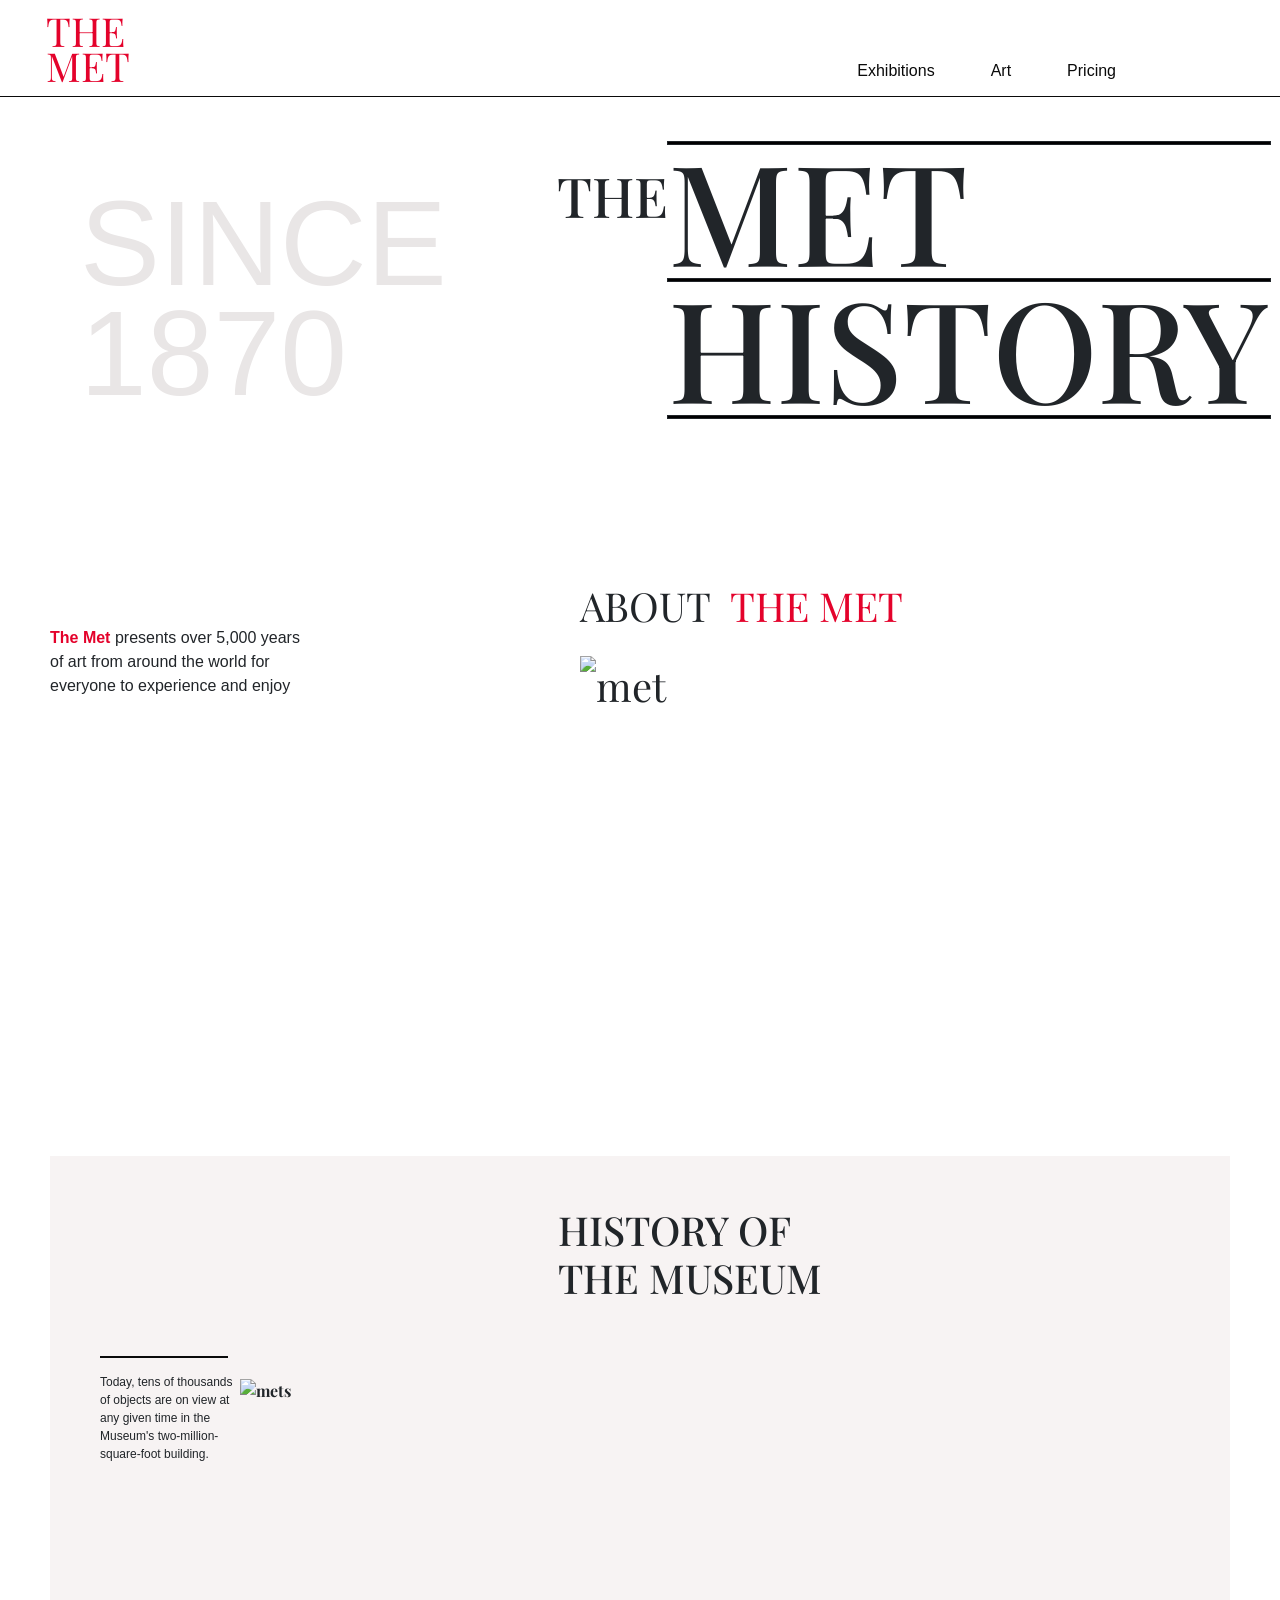
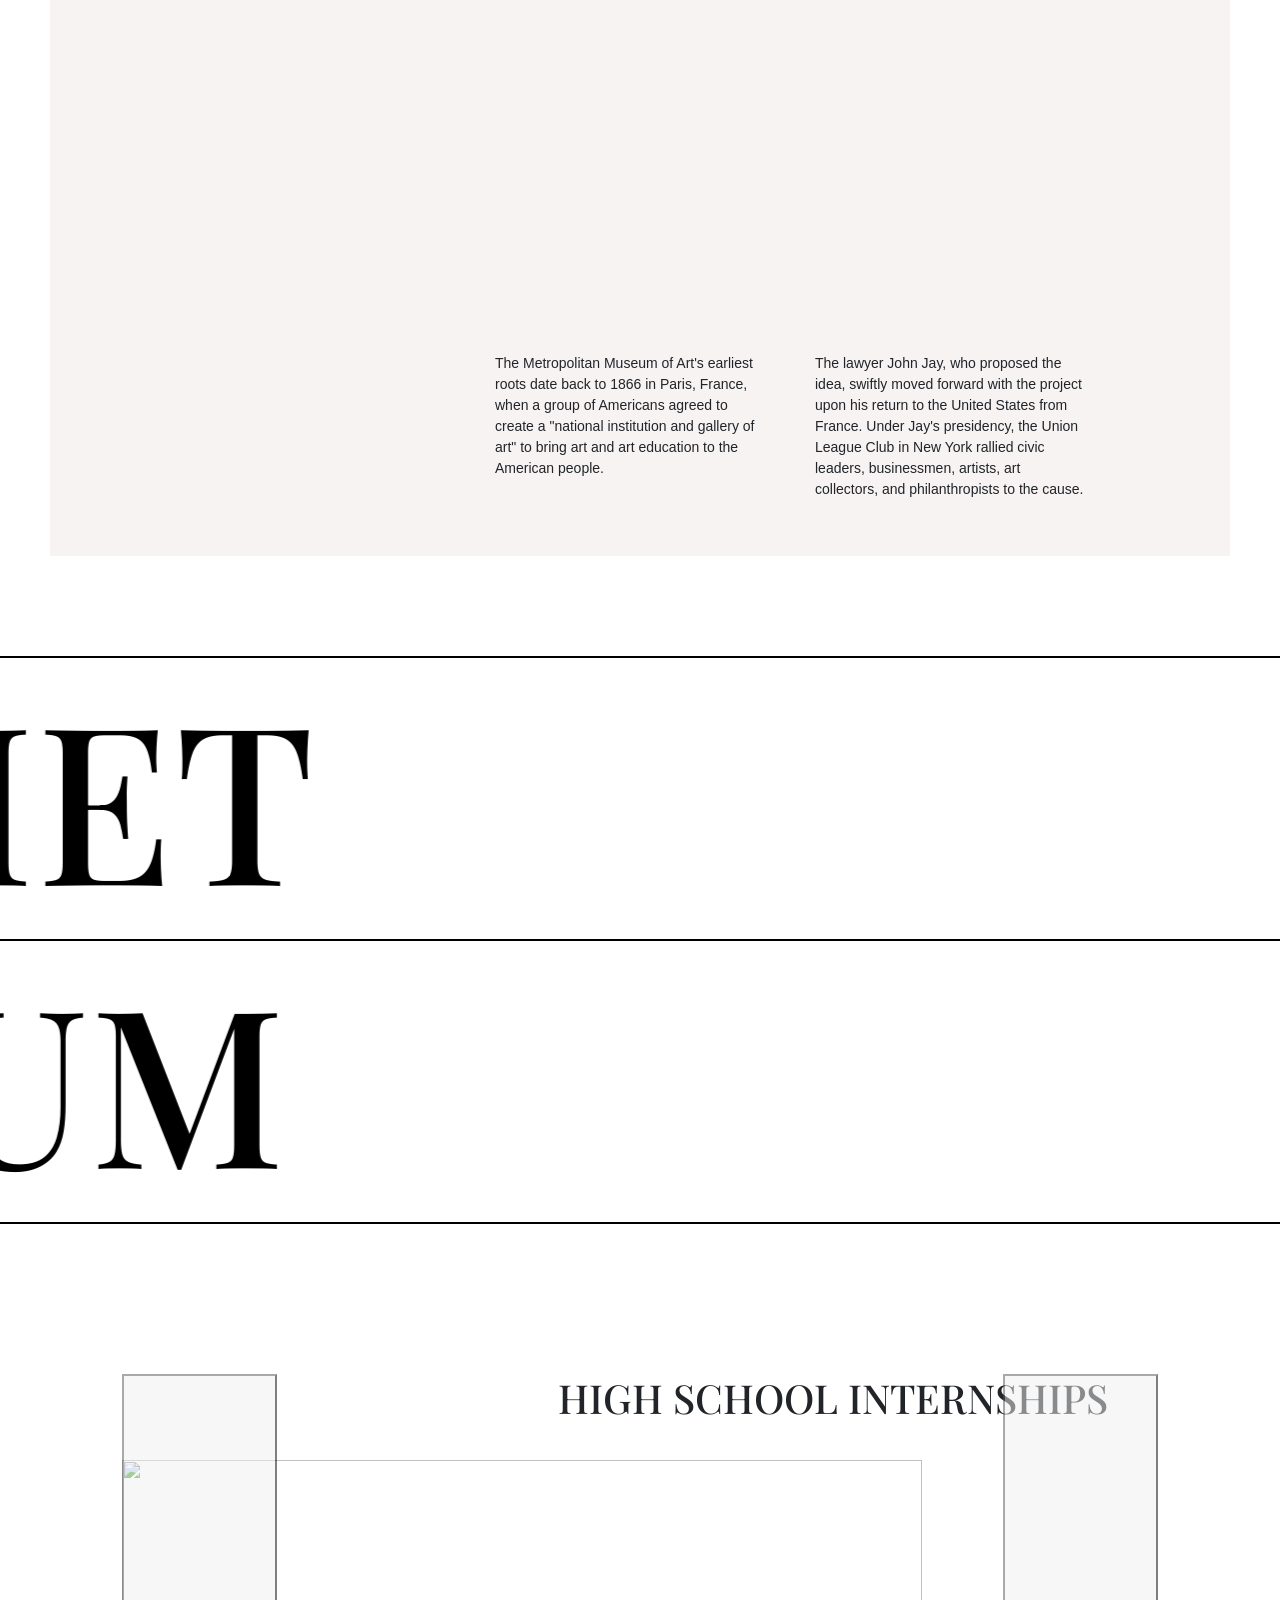
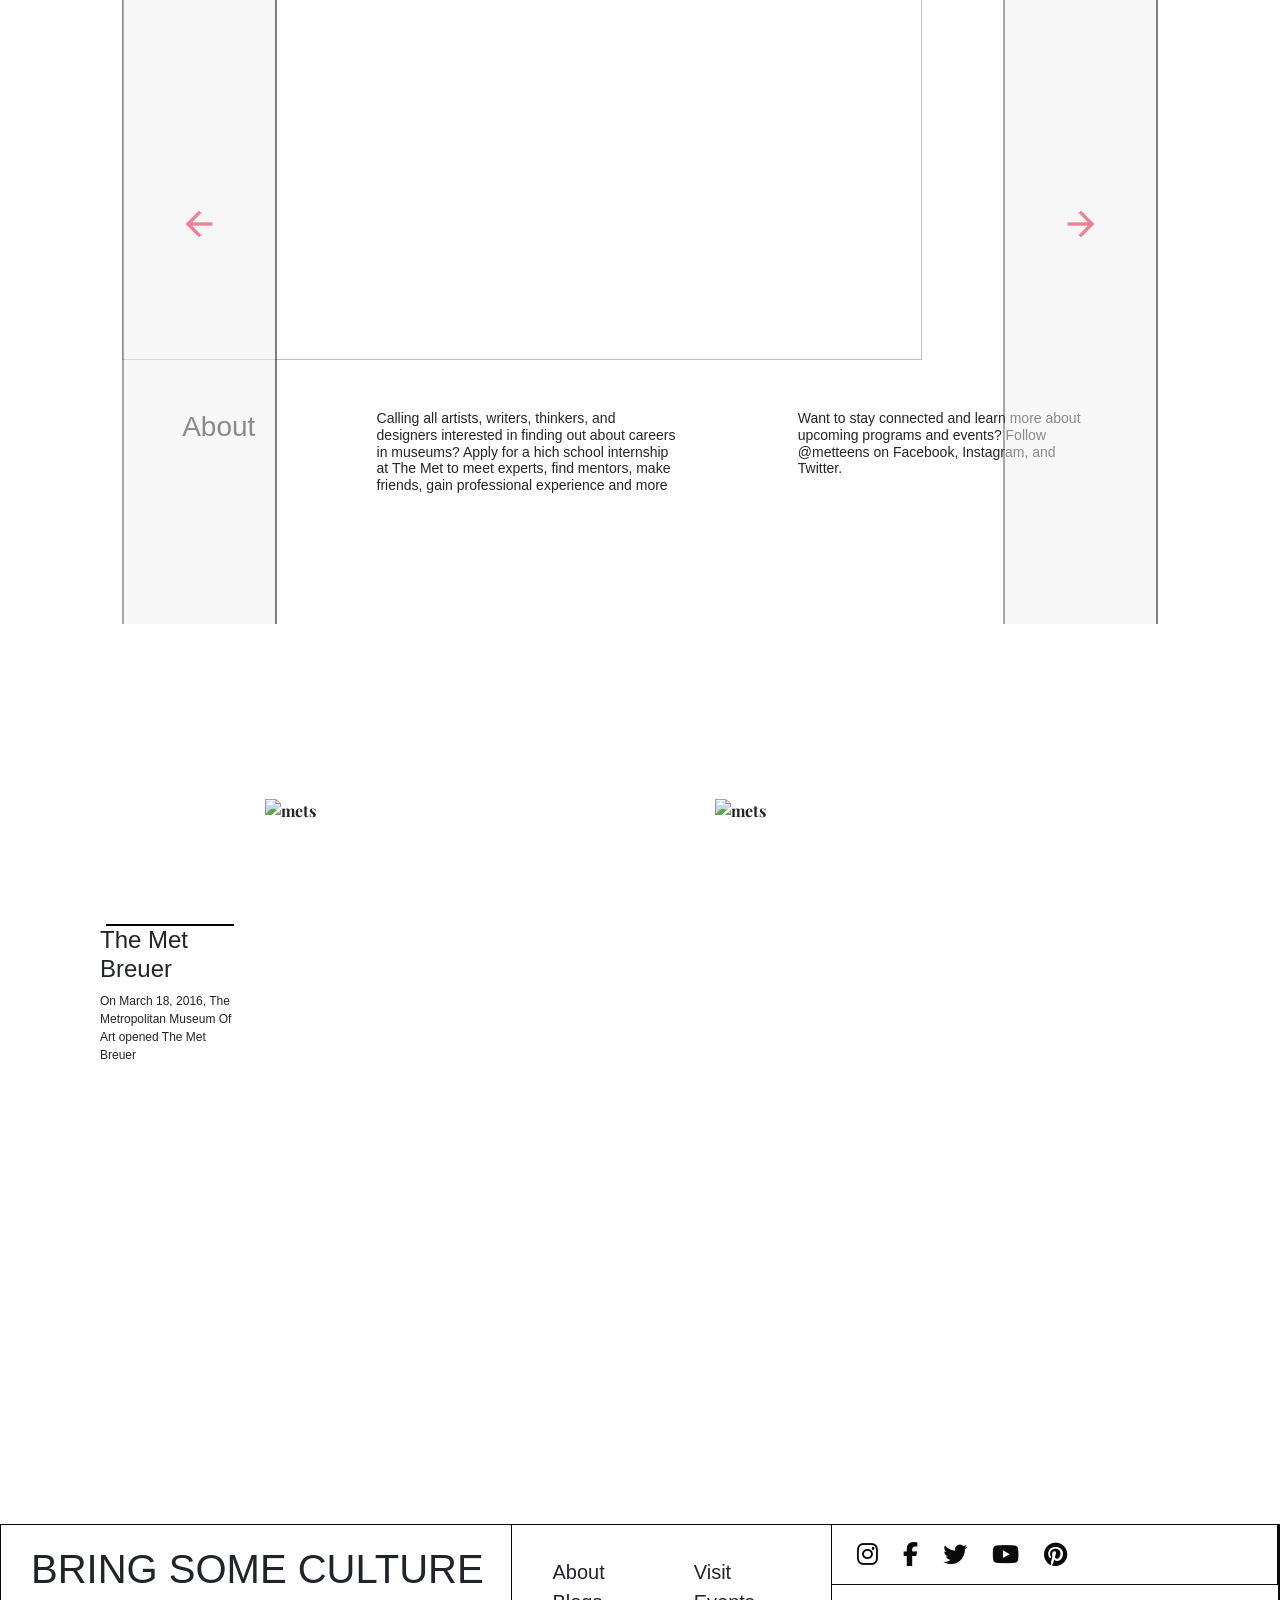
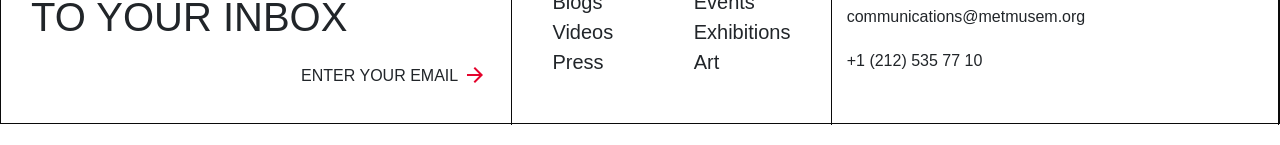
==== home.html @ bf93f4cf "Add files via upload" ====
<!DOCTYPE html>
<html lang="en">
<head>
    <meta charset="UTF-8">
    <meta http-equiv="X-UA-Compatible" content="IE=edge">
    <meta name="viewport" content="width=device-width, initial-scale=1.0">
    <link rel="icon" href="images/icon.jpeg">
    <!--Google Icon Font-->
    <link href="https://fonts.googleapis.com/icon?family=Material+Icons" rel="stylesheet">
    <!-- Font Awesome Icons -->
    <link href="https://cdnjs.cloudflare.com/ajax/libs/font-awesome/6.4.0/css/all.min.css" rel="stylesheet">  
    <!-- Bootstrap CSS -->
    <link rel="stylesheet" href="https://cdn.jsdelivr.net/npm/bootstrap@4.6.2/dist/css/bootstrap.min.css">
    <link rel="stylesheet" href="styles.css">
    <title>The MET - The Metropolitan Museum of Art</title>
</head>
<body>
    <section>
        <nav class="navbar navbar-expand-lg navbar-light">
            <a href="home.html" class="navbar-brand met-logo" >THE <br> MET</a>
            <button class="navbar-toggler" type="button" data-toggle="collapse" data-target="#navbarSupportedContent" aria-controls="navbarSupportedContent" aria-expanded="false" aria-label="Toggle navigation">
            <span class="navbar-toggler-icon"></span>
            </button>
        
            <div class="collapse navbar-collapse nav-elements" id="navbarSupportedContent">
                <ul class="navbar-nav ml-auto nav-items">
                    <li class="nav-item">
                        <a class="nav-link" href="exhibitions.html">Exhibitions</a>
                    </li>

                    <li class="nav-item">
                        <a class="nav-link" href="art.html">Art</a>
                    </li>

                    <li class="nav-item">
                        <a class="nav-link"  href="pricing.html">Pricing</a>
                    </li>
                </ul>

                <form class="form-inline my-2 my-lg-0" style="display: none;">
                    <a class="">
                        <i class="material-icons search-icon">search</i>
                    </a>
                    <input class="mr-sm-2 search-input" type="search" placeholder="Search" aria-label="Search">

                </form>
            </div>
        </nav>

    </section>

    <section class="animate" >
            <div class="titles">
                    <div class="left-title">
                    <h1>SINCE <br> 1870</h1>
                    </div>

                    <div class="center-title">
                        <h1>THE</h1>
                    </div>
                    
                    <div class="right-title">
                        <h1> <hr> MET <br> <hr> HISTORY <hr> </h1>
                    </div>
            </div>
    </section>

    <section class="about animate">
        <div class="left-about">
            <p><span>The Met</span> presents over 5,000 years of art from around the world for everyone to experience and enjoy</p>
        </div>

        <div class="right-about">
            ABOUT &nbsp; <span>THE MET</span>
            <br>
            <img src="images/about.jpg" alt="met">
        </div>
    </section>

    <section class="history animate">
        <div class="left-history">
            <hr>
            <p>Today, tens of thousands of objects are on view at any given time in the Museum's
            two-million-square-foot building.
            </p>
        </div>

        <div class="right-history">
            <div><h1>HISTORY OF <br> THE MUSEUM</h1></div>
            <img src="images/mets.jpeg" alt="mets">

            <div class="info-boxes">
                <div class="first-info-box">The Metropolitan Museum of Art's earliest roots date back to 1866 in Paris, France,
                    when a group of Americans agreed to create a
                    "national institution and gallery of art" to bring 
                    art and art education to the American people.
                </div>

                <div class="second-info-box">The lawyer John Jay, who proposed the idea, 
                    swiftly moved forward with the project upon his
                    return to the United States from France. Under Jay's presidency, 
                    the Union League Club in New York rallied civic leaders, businessmen, 
                    artists, art collectors, and philanthropists to the cause.
                </div>
            </div>
        </div>
    </section>

    <section class="animated-titles">   
            <hr>  

            <marquee class = "marquee" behavior="scroll" direction="right">
                <div class="center"><h1>THE MET</h1></div>
            </marquee>

            <hr>

            <marquee class = "marquee" behavior="scroll" direction="right">
                <div class="center"><h1>MUSEUM</h1></div>
            </marquee>

            <hr>
    </section>

    <section class="slider">
        <div id="carouselExampleCaptions" class="carousel slide slider" data-ride="carousel">

            <ol class="carousel-indicators">
            <li data-target="#carouselExampleCaptions" data-slide-to="0" class="active"></li>
            <li data-target="#carouselExampleCaptions" data-slide-to="1"></li>
            <li data-target="#carouselExampleCaptions" data-slide-to="2"></li>
            </ol>

            <div class="carousel-inner">
                    <div class="carousel-item active">
                        <div class="first-slider-title"> 
                            <h1>HIGH SCHOOL INTERNSHIPS</h1>
                        </div>   

                        <img src="images/brooklyn-teens-met-museum.webp" class="first-slider-image" alt="">

                        <div class="first-slider-text">
                            <h3>About</h3>
                            <h5>Calling all artists, writers, 
                            thinkers, and designers interested
                            in finding out about careers in museums?
                            Apply for a hich school internship at The Met to meet experts, 
                            find mentors, make friends, gain professional experience and more 
                            </h5>
                            <h4>Want to stay connected and learn more 
                                about upcoming programs and events?
                                Follow @metteens on Facebook, Instagram,
                                and Twitter.
                            </h4>
                        </div>   
                    </div>

                    <div class="carousel-item">
                        <div class="second-slider-elements">
                            <img src="images/daniel.png" class="daniel-img" alt="">
                            <div class="second-slider-right">
                                <div class="second-slider-titles">
                                    <h1>LEADERSHIP</h1>
                                    <h4>Daniel H. Weiss</h4>
                                    <h6>President and Chef Executive Officer</h6>
                                </div>
                                <div class="second-slider-images">
                                    <img src="images/hall.jpeg" class="hall-img" alt="">
                                    <img src="images/themet.webp" class="themet-img" alt="">
                                </div>
                            </div>
                        </div>
                    </div>

                    <div class="carousel-item">
                        <img src="images/hall.jpeg" width="100%" height="100%" alt="" class="img-hall">
                        <div class="carousel-caption d-none d-md-block">

                    </div>

            </div>

            <button class="carousel-control-prev" type="button" data-target="#carouselExampleCaptions" data-slide="prev">
                <i class="material-icons slider-arrow">arrow_back</i>
                <span class="sr-only">Previous</span>
            </button>
            <button class="carousel-control-next" type="button" data-target="#carouselExampleCaptions" data-slide="next">
                <i class="material-icons slider-arrow">arrow_forward</i>
                <span class="sr-only">Next</span>
            </button>

        </div>
    </section>


    <section class="history-bldng animate">
        <div class="left-history-bldng">
            <hr>
            <h4>The Met Breuer</h4>
            <p>On March 18, 2016, The Metropolitan Museum Of Art opened The Met Breuer</p>
        </div>

        <div class="right-history-bldng">
            <img src="images/Introducing_the_Met_Breuer.jpg" alt="mets">
            <img src="images/the_whitney.jpeg" alt="mets">
        </div>
    </section>

    <footer class="footer">
        <div class="footer-email">
            <h1>BRING SOME CULTURE TO YOUR INBOX</h1>
            <div class="email">
            <p>ENTER YOUR EMAIL</p><a href=""><i class="material-icons search-icon">arrow_forward</i></a>
            </div>
        </div>

        <div class="footer-blogs">
            <ul>
                <li>About</li>
                <li>Blogs</li>
                <li>Videos</li>
                <li>Press</li>
            </ul>

            <ul>
                <li>Visit</li>
                <li>Events</li>
                <li>Exhibitions</li>
                <li>Art</li>
            </ul>

        </div>

        <div class="footer-contacts">
            <div class="footer-socials">
               <a href="#"><i class="fa-brands fa-instagram"></i></a>
               <a href="#"><i class="fa-brands fa-facebook-f"></i></a>
               <a href="#"><i class="fa-brands fa-twitter"></i></a>
               <a href="#"><i class="fa-brands fa-youtube"></i></a>
               <a href="#"><i class="fa-brands fa-pinterest"></i></a>
            </div>
            <div class="footer-communications">
                <p>communications@metmusem.org</p>
                <p>+1 (212) 535 77 10</p>
            </div>
        </div>


    <!-- Messenger Plugin Code -->
    <div id="fb-root"></div>

    <!--  -->
    <div id="fb-customer-chat" class="fb-customerchat">
    </div>

    <script>
      var chatbox = document.getElementById('fb-customer-chat');
      chatbox.setAttribute("page_id", "115383738211663");
      chatbox.setAttribute("attribution", "biz_inbox");
    </script>

    <!-- Your SDK code -->
    <script>
      window.fbAsyncInit = function() {
        FB.init({
          xfbml            : true,
          version          : 'v16.0'
        });
      };

      (function(d, s, id) {
        var js, fjs = d.getElementsByTagName(s)[0];
        if (d.getElementById(id)) return;
        js = d.createElement(s); js.id = id;
        js.src = 'https://connect.facebook.net/en_US/sdk/xfbml.customerchat.js';
        fjs.parentNode.insertBefore(js, fjs);
      }(document, 'script', 'facebook-jssdk'));
    </script>





    </footer>

    <script src="https://cdn.jsdelivr.net/npm/jquery@3.5.1/dist/jquery.slim.min.js"></script>
    <script src="https://cdn.jsdelivr.net/npm/popper.js@1.16.1/dist/umd/popper.min.js"></script>
    <script src="https://cdn.jsdelivr.net/npm/bootstrap@4.6.2/dist/js/bootstrap.min.js"></script>
</body>
</html>
---- styles.css ----
@import url('https://fonts.googleapis.com/css2?family=Playfair+Display:wght@400;600;700;900&display=swap');

*{
    box-sizing: border-box;
    margin: 0;
    padding: 0;
    scroll-behavior: smooth;
}

.active{
    font-weight: bold;
}

/* LOADER */

.loader {
    position: absolute;
    top: calc(50% - 32px);
    left: calc(50% - 32px);
    width: 64px;
    height: 64px;
    border-radius: 50%;
    perspective: 800px;
  }
  
  .inner {
    position: absolute;
    box-sizing: border-box;
    width: 100%;
    height: 100%;
    border-radius: 50%;  
  }
  
  .inner.one {
    left: 0%;
    top: 0%;
    animation: rotate-one 1s linear infinite;
    border-bottom: 3px solid #e4022b;
  }
  
  .inner.two {
    right: 0%;
    top: 0%;
    animation: rotate-two 1s linear infinite;
    border-right: 3px solid #e4022b;
  }
  
  .inner.three {
    right: 0%;
    bottom: 0%;
    animation: rotate-three 1s linear infinite;
    border-top: 3px solid #e4022b;
  }
  
  @keyframes rotate-one {
    0% {
      transform: rotateX(35deg) rotateY(-45deg) rotateZ(0deg);
    }
    100% {
      transform: rotateX(35deg) rotateY(-45deg) rotateZ(360deg);
    }
  }
  
  @keyframes rotate-two {
    0% {
      transform: rotateX(50deg) rotateY(10deg) rotateZ(0deg);
    }
    100% {
      transform: rotateX(50deg) rotateY(10deg) rotateZ(360deg);
    }
  }
  
  @keyframes rotate-three {
    0% {
      transform: rotateX(35deg) rotateY(55deg) rotateZ(0deg);
    }
    100% {
      transform: rotateX(35deg) rotateY(55deg) rotateZ(360deg);
    }
  }

/* Navbar */

nav{
    border-bottom: rgb(10, 10, 10) 1px solid;
}

.met-logo{
    font-family: 'Playfair Display', serif;
    font-size: 2.5rem;
    line-height: 35px;
    color: #e4022b !important;
    margin-left: 30px;
}

.nav-items{
    margin-right: 120px;
}

.nav-items li{
    margin-right: 20px;
    margin-left: 20px;
}

.nav-items a{
    color: rgb(10, 10, 10) !important;
}

.search-icon{
    color: gray !important;
    outline: 0;
    border: 0;
}

i.material-icons.search-icon{
    width: 18px;
    height: 18px;
    padding-top: 4px;
}

.search-input{
    color: gray !important;
    outline: 0;
    border: 0;
    background: transparent;
    margin-left: 15px;
}

hr{
    width: 90%;
    border: solid .5px black !important;
    margin: 0 auto;
}

.nav-elements{
    margin-bottom: -45px;
}

/* Titles */

.titles{
    display: flex;
    align-items: center;
    justify-content: space-between;
    margin: 80px;
}

.left-title h1{
    font-family: Arial, Helvetica, sans-serif;
    font-size: 120px;
    line-height: 110px;
    color: rgb(233, 230, 230);
}

.center-title h1{
    font-size: 55px;
    margin-top: -140px;
    margin-left: 110px;
    font-family: 'Playfair Display', serif;

}

.right-title h1{
    font-size: 140px;
    line-height: 130px;
    margin-top: -40px;
    font-family: 'Playfair Display', serif;
}

.right-title hr{
    margin-top: 5px;
    outline: .8px solid;
    width: 600px;
}

/* About */

.about{
    display: flex;
    align-items: center;
    justify-content: space-between;
    margin: 50px;
    margin-top: 200px;
}

.left-about{
    width: 250px;
    align-self: self-start;
}

.left-about span{
    color: #e4022b;
    font-weight: 600;
}

.right-about{
    font-family: 'Playfair Display', serif;
    font-size: 40px;
    align-self: start;
    display: flex;
    justify-content: flex-start;
    flex-wrap: wrap;
    width: 650px;
    margin-top: -50px;
}

.right-about span{
    color: #e4022b;
}

.right-about img{
    width: 600px;
    height: 400px;
    display: block;
    margin-top: 20px;
}

.animate {
    animation-duration: 1s;
    animation-name: animate-fade;
    animation-delay: 0s;
    animation-fill-mode: left to right;
  }
  
  @keyframes animate-fade {
    0% { opacity: 0; }
    100% { opacity: 1; }
  } 

/* History */

.history{
    background-color: rgb(247, 243, 243);
    margin: 100px 50px;
    height: 1000px;
    display: flex;
    justify-content: space-between;
    padding: 50px;
    margin-bottom: 100px;
}  

.history-bldng{
    margin: 100px 50px;
    height: 800px;
    display: flex;
    justify-content: space-between;
    padding: 50px;
    margin-bottom: 0px;
}  

.left-history{
    width: 200px;
    flex-wrap: wrap;
    margin-top: 150px;
    font-size: 12px;
}

.left-history hr{
    border: 1px solid rgb(10, 10, 10) !important ;
    margin-bottom: 15px;
    margin-right: 20px;
}

.right-history>div{
    height: 120px;
}

.right-history{
    width: 900px;
    display: flex;
    justify-content: center;
    font-family: 'Playfair Display', serif;
    font-weight: bold;
    flex-wrap: wrap;
    margin-right: 40px;
}

.right-history img{
    width: 900px;
    height: 500px;
}

.info-boxes{
    display: flex;
    flex-direction: row;
    justify-content: space-around;
    padding-top: 20px;
    padding-left: 200px;
}

.first-info-box, .second-info-box{
    width: 270px;
    font-size: 14px;
    font-family: Arial, Helvetica, sans-serif;
    font-weight: normal;
    margin-right: 25px;
    margin-left: 25px;
}


.left-history-bldng{
    width: 200px;
    flex-wrap: wrap;
    margin-top: 150px;
    font-size: 12px;
}

.right-history-bldng{
    width: 900px;
    display: flex;
    justify-content: center;
    flex-direction: row;
    font-family: 'Playfair Display', serif;
    font-weight: bold;
    margin-right: 40px;
}

.right-history-bldng img{
    width: 900px;
    height: 500px;
    margin: 25px;
}


/* Animated Titles */

.animated-titles{
    margin-bottom: 100px;
} 

.animated-titles h1{
    margin-top: -25px;
    margin-bottom: -25px;
    font-size: 220px;
    font-family: 'Playfair Display', serif;
}

.animated-titles hr{
    margin: 0px;
    width: 100%;
}

.center{
    display: flex;
    align-items: center;
    justify-content: center;
}

.marquee {
	color: black;
	letter-spacing: 2px;
	font-weight: 700;
	padding: 30px;
	font-size: 40px;
	-webkit-marquee-style: scroll;
}

/* Slider */

.slider{
    width: 90%;
    height: 900px;
    margin: 50px auto;
    /* background-color: rgb(143, 143, 137); */
    display: flex;
    justify-content: center;
    overflow: hidden;
}

.first-slider-title{
    display: flex;
    justify-content: flex-end;
    font-family: 'Playfair Display', serif;
    margin-bottom: 30px;
    margin-right: 50px;
}

.first-slider-image{
    width: 800px;
    height: 500px;
}

.first-slider-text{
    display: flex;
    justify-content: space-around;
    flex-direction: row;
    padding-top: 50px;
}

.first-slider-text h5{
    width: 300px;
    font-size: 14px;
}
.first-slider-text h4{
    width: 300px;
    font-size: 14px;
}

.slider-arrow{
    font-size: 40px !important;
    color: #e4022b;
}

.second-slider-elements{
    display: flex;
    justify-content: space-between;
    padding-top: 200px;
    margin-right: 100px;
    flex-direction: row;
}

.second-slider-titles{
    margin-bottom: 80px;
}


.second-slider-titles h1{
    font-family: 'Playfair Display', serif;
    margin-bottom: 40px;
}

.daniel-img{
    width: 500px;
    height: 450px;
    margin-left: 50px;
}

.hall-img{
    width: 220px;
    height: 220px;
    margin-right: 15px;
}

.themet-img{
    width: 220px;
    height: 220px;
}



/* Footer */

.footer{
    height: 200px;
    width: 100%;
    border: 1.2px solid rgb(10, 10, 10) ;
    display: flex;
}

.footer-art-version{
    height: 200px;
    width: 100%;
    border: 1.2px solid rgb(10, 10, 10) ;
    display: flex;
}

.footer-exhibitions-version{
    height: 200px;
    width: 100%;
    border: 1.2px solid rgb(10, 10, 10) ;
    display: flex;
    margin-top: 100px;
}

.footer-email, .footer-blogs, .footer-socials, .footer-contacts{
    border-right: 1.2px solid rgb(10, 10, 10);
    height: 200px;
}

.footer-email{
    width: 40%;
}

.footer-email h1{
    margin-top: 20px;
    margin-left: 30px;
}

.email{
    display: flex;
    justify-content: flex-end;
    align-items: center;
    margin-right: 30px;
    margin-bottom: 0;
}

.email p{
    margin-top: 15px;
}

.email i{
    color: #e4022b !important;
    margin-left: 5px;
}

.footer-blogs{
    width: 25%;
    display: flex;
    flex-direction: row;
    align-items: center;
    justify-content: space-around;
}

.footer-blogs li{
    list-style: none;
    font-size: 20px;
}

.footer-contacts{
    width: 35%;
}

.footer-socials{
    height: 60px;
    width: 100%;
    border-bottom: 1.2px solid rgb(10, 10, 10);
    display: flex;
    align-items: center;
    justify-content: flex-start;
    font-size: 1.5rem;
}

.footer-socials i{
    margin-left: 25px;
    margin-left: 25px;
}

.footer-socials a{
    color: rgb(10, 10, 10);
}

.footer-communications{
    height: 140px;
    width: 100%;
}

.footer-communications p{
    margin-top: 20px;
    margin-left: 15px;
}

/* Art */

.art{
    height: 700px;
}

.search-container{
    display: flex;
    align-items: center;
    justify-content: center;
    padding: 20px;
}

.art_container{
    display: flex;
    justify-content: space-evenly;
    flex-wrap: wrap;
    margin: 100px 100px;
    align-items: center;
}

.grid-card{
    width: 220px;
    height: auto;
    margin: 20px;
    display: flex;
    align-items: baseline;
    justify-content: space-between;
    flex-wrap: wrap;
    border-radius: 5px;
    border: 0;
    box-shadow: 2px 2px 63px -20px rgba(0, 0, 0, 0.13);
    font-size: 10px;
    color:  rgb(2, 18, 57);
    cursor: pointer;
    transition:  0.4s ease-in;
    perspective: 1000px;
    transform-style: preserve-3d;
    margin-right: 20px !important;
    margin-left: 20px !important;
}   

.grid-card img{
    margin-left: 15px;
    margin-top: 10px;
}

.characteristics h1{
    font-size: 14px;
    font-family: 'Playfair Display', serif;
    font-style: italic bold;
    margin: 10px;
    text-align: center;
}

.characteristics p{
    font-size: 10px;
    margin: 2px;
}

.characteristics{
    margin: 10px;
    margin-top: 15px;
    margin-bottom: 15px;
}

.exhibitions-container{
    display: flex;
    justify-content: center;
    flex-wrap: wrap;
    margin-top: 100px;
}

.exhibitions-card{
    display: flex;
    justify-content: center;
    width: 600px;
    height: 450px;
    border: 0;
    padding: 10px;
    box-shadow: 1px 7px 38px -14px rgba(158,12,40,0.38);
    -webkit-box-shadow: 1px 7px 38px -14px rgba(158,12,40,0.38);
    margin: 25px;
    border-radius: 15px;
}

.exhibitions-card h3{
    font-family: 'Playfair Display', serif;
    font-style: italic;
    margin-top: 20px;
}

.exhibitions-card h5{
    font-size: 14px;
    margin-top: 20px;
}

.exhibitions-card h6{
    font-size: 12px;
    color: gray;
}

.exhibitions-title{
    font-size: 70px;
    font-family: 'Playfair Display', serif;
    text-align: center;
    margin-top: 30px;
}

/* Pricing */
.headline{
    height: 700px;
    background: url(images/ceiling.jpeg);
    box-shadow: 200px 200px 400px 200px rgba(0,0,0,0.69) inset;
    -webkit-box-shadow: 200px 200px 400px 200px rgba(0,0,0,0.69) inset;
    background-repeat: no-repeat;
    background-size: cover;
    margin-top: 30px;
    margin-bottom: 50px;
    color: white;
    display: flex;
    justify-content: start;
    flex-direction: column;
    padding: 50px;
}

.headline li{
    list-style: none;
} 

.headline li a{
    text-decoration: none;
    color: white;
    padding: 15px 35px;
    background-color: transparent;
    border: 2px solid white;
    border-radius: 50px;
    font-style: bold;
}

.headline li a:hover{
    color: black;
    background-color: white;
}

.headline-texts{
    margin-top: 200px;
    margin-left: 100px;
}

.headline-texts h1{
    font-family: 'Playfair Display', serif;
    font-style: bold;
    font-size: 70px;
}

.headline-texts h3{
    font-style: normal;
    font-size: 20px;
}

.buttons{
    display: flex;
    flex-direction: row;
    justify-content: space-between;
    width: 45%;
    margin-top: 20px;
}

.link a{
    color: white;
    text-decoration: none;
}
.link{
    margin-top: 90px;
    color: rgb(181, 176, 176);
    text-decoration: underline;
}

.ny-residents{
    display: flex;
    justify-content: space-between;
    align-items: center;
    flex-wrap: wrap;
    width: 50%;
    margin-top: 30px;
}

.ny-residents hr{
    width: 100%;
}

.admission-box{
    background: rgb(245, 243, 243);
    height: 170px;
    width: 90%;
    margin-top: 80px;
    margin-left: 10px;
    padding: 25px;
    font-size: 16px;
    line-height: 30px;
}

.container{
    display: flex;
    justify-content: space-between;
    flex-direction: row;
}

.minor-texts{
    margin-top: 35px;
}

.minor-texts p{
    margin-bottom: 50px;
    line-height: 30px;
}

.location{
    display: flex;
    justify-content: space-around;
    border: #e4022b 2px dashed;
    border-radius: 5px;
    margin: 80px;
    margin-top: 200px;
    padding: 50px;
}

.location h2{
    font-size: 60px;
    font-family: 'Playfair Display', serif;
}

.location i{
    margin-top: 120px;
    margin-right: 15px;
    margin-bottom: 30px;
    color: #e4022b !important;
}

.location p{
    color: gray;
}

.services{
    display: flex;
    flex-wrap: wrap;
    justify-content: space-around;
    margin: 70px;
}

.item{
    width: 45%;
    display: flex;
    justify-content: space-evenly;
    flex-wrap: wrap;
    margin: 20px;
}

.item i{
    color: rgb(51, 50, 50) !important;
    font-size: 65px;
    width: 65px;
}

.item-texts{
    width: 300px;
}

.small-map{
    display: none;
}

@media only screen and (max-width: 1278px){
    .buttons li:nth-child(3){
        display: none;
    }
}

@media only screen and (max-width: 992px){
    .titles{
        flex-wrap: wrap;
        margin: 50px;
    }
    
    .left-title h1{
        font-size: 70px;
        line-height: 90px;
    }
    
    .center-title h1{
        font-size: 35px;
        margin-top: -110px;
        margin-left: 110px;
        font-family: 'Playfair Display', serif;
    
    }
    
    .right-title h1{
        font-size: 90px;
        line-height: 100px;
    }
    .right-title hr{
        width: 400px;
    }

    .right-title{
        margin-top: 40px;
    }


    hr{
        width: 70%;
    }

    .right-about{
        font-size: 35px;
        width: 550px;
        margin-top: -50px;
        margin-left: 70px;
    }

    .right-about img{
        width: 500px;
        height: 300px;
        display: block;
        margin-top: 20px;
    }

    .right-history img{
        width: 720px;
        height: 500px;
    }

    .info-boxes{
        padding-top: 20px;
        padding-left: 50px;
    }


    .right-history{
        width: 900px;
    }


    .history{
        display: flex;
        justify-content: space-between;
        flex-wrap: wrap;
        padding: 50px;
        margin-bottom: 100px;
    }  

    .left-history{
        display: none;
    }
    
    .left-history hr{
        border: 1px solid rgb(10, 10, 10) !important ;
        margin-bottom: 15px;
        margin-right: 20px;
    }
    .second-slider-elements{
        display: flex;
        justify-content: space-between;
        padding-top: 200px;
        margin-right: 100px;
        flex-direction: column;
    }
    
    .second-slider-titles{
        margin-bottom: 80px;
        text-align: center;
        margin-top: 20px;
    }
    

    .daniel-img{
        margin-left: 120px;
    }

    .right-history-bldng img{
        width: 300px;
        height: 400px;
        margin: 25px;
    }
        
    .history-bldng{
        flex-direction: column;
    }  

    .footer-email h1{
        font-size: 35px;
    }

    .p-for-media{
        width: 300px
    }

    .admission-box{
        height: 300px;
    }

    .small-map{
        display: block;
    }

    .medium-map{
        display: none;
    }
}

@media only screen and (max-width: 895px){
    .titles{
        flex-wrap: nowrap;
        margin: 20px;
    }
    
    .left-title h1{
        font-size: 70px;
        line-height: 90px;
    }
    
    .center-title h1{
        font-size: 35px;
        margin-top: -110px;
        margin-left: 110px;
        font-family: 'Playfair Display', serif;
    
    }
    
    .right-title h1{
        font-size: 90px;
        line-height: 100px;
    }
    .right-title hr{
        width: 400px;
    }

    .right-title{
        margin-top: 40px;
    }

}

@media only screen and (max-width: 768px){
    .titles{
        margin: 50px;
        flex-wrap: nowrap;
    }

    .img-hall{
        margin-top: 230px;
    }

    .second-slider-images{
        display: none;
    }

    .left-title h1{
        font-size: 60px;
        line-height: 80px;
    }
    
    .right-title h1{
        font-size: 50px;
        line-height: 60px;
    }
    .right-title hr{
        width: 250px;
    }

    .right-title{
        margin-top: 40px;
    }
    .center-title h1{
        font-size: 35px;
        margin-top: -100px;
        margin-left: 90px;
        font-family: 'Playfair Display', serif;
    
    }

    hr{
        width: 70%;
    }

    .history{
        padding: 20px !important;
        height: 700px;
    }

    .right-history img{
        width: 520px;
        height: 300px;
        margin-left: 30px;
    }

    .info-boxes{

        padding-left: 20px;
    }


    .right-history{
        width: 900px;
    }


    .history{
        display: flex;
        justify-content: space-between;
        flex-wrap: wrap;
        padding: 50px;
        margin-bottom: 100px;
    }  

    .left-history{
        display: none;
    }
    
    .left-history hr{
        border: 1px solid rgb(10, 10, 10) !important ;
        margin-bottom: 15px;
        margin-right: 20px;
    }
    .second-slider-elements{
        display: flex;
        justify-content: space-between;
        padding-top: 200px;
        margin-right: 100px;
        flex-direction: column;
    }
    
    .second-slider-titles{
        margin-bottom: 80px;
        text-align: center;
        margin-top: 20px;
    }
    

    .daniel-img{
        margin-left: 80px;
    }

    .second-slider-titles{
        margin-left: 90px;
    }

    .right-history-bldng{
        margin-left: -110px;
    }

    .right-history-bldng img{
        width: 300px;
        height: 400px;
        margin: 25px;
    }
        
    .history-bldng{
        flex-direction: column;
    }  


    .left-history-bldng{
        width: 200px;
        flex-wrap: wrap;
        margin-top: 50px;
        font-size: 12px;
        text-align: center;
        margin: 0 auto;
    }

    .footer-email h1{
        font-size: 35px;
    }

    .first-slider-text h5{
        display: none;
    }


    .history-bldng{
        margin: 10px 30px;
        margin-bottom: 200px !important;
        height: 500px;
        padding: 30px;
    } 

    .buttons{
        margin: 0;
    }

    .buttons li:nth-child(3){
        width: 100px !important;
        display: none;
    }

    .headline li a{
        text-decoration: none;
        color: white;
        padding: 10px 25px;
        background-color: transparent;
        margin: 10px;
    }
    .admission-box{
        display: none;
    }
    .location{
        flex-direction: column;
    }
    .medium-map{
        display: none;
    }
    .minor-texts{
        display: none;
    }
    .footer-blogs{
        display: none;
    }
    .footer-contacts{
        width: auto;
    }
    .info-boxes{
        margin-left: -20px;
    }
}

@media only screen and (max-width: 500px){


    .left-title h1{
        font-size: 40px;
        line-height: 50px;
    }
    
    .right-title h1{
        font-size: 50px;
        line-height: 60px;
    }
    .right-title hr{
        width: 200px;
    }

    .right-title{
        margin-top: 40px;
    }
    .center-title h1{
        font-size: 20px;
        margin-top: -80px;
        margin-left: 70px;
        margin-right: 15px;
    }


    .about{
        align-items: center;
        justify-content: space-between;
        flex-direction: column;
        flex-wrap: wrap;
        margin: 50px;
        margin-top: 200px;
    }

    .left-about{
        width: 350px;
        align-self: self-start;
        margin-bottom: 60px;
        text-align: center;
    }


    .right-about{
        font-family: 'Playfair Display', serif;
        font-size: 40px;
        align-self: start;
        display: flex;
        justify-content: flex-start;
        flex-direction: column;
        flex-wrap: wrap;
        width: 650px;
        margin-top: -50px;
    }

    .right-about img{
        width: 350px;
        height: 200px;
        display: block;
        margin-top: 20px;
        margin-left: -20px;
    }

    .history{
        padding: 20px !important;
        height: 700px;
        width: 90%;
    }

    .right-history img{
        width: 520px;
        height: 300px;
        margin-left: 30px;
    }

    .info-boxes{

        padding-left: 20px;
    }


    .right-history{
        width: 900px;
    }


    .history{
        display: flex;
        justify-content: space-between;
        flex-wrap: wrap;
        padding: 50px;
        margin-bottom: 100px;
    }  

    .left-history{
        display: none;
    }
    
    .left-history hr{
        border: 1px solid rgb(10, 10, 10) !important ;
        margin-bottom: 15px;
        margin-right: 20px;
    }
    .second-slider-elements{
        display: flex;
        justify-content: space-between;
        padding-top: 200px;
        margin-right: 100px;
        flex-direction: column;
    }
    
    .second-slider-titles{
        margin-bottom: 80px;
        text-align: center;
        margin-top: 20px;
    }
    

    .daniel-img{
        margin-left: 100px;
        width: 200px;
        height: 200px;
    }

    .right-history-bldng{
        margin-left: -110px;
    }

    .right-history-bldng img{
        width: 300px;
        height: 400px;
        margin: 25px;
    }
        
    .history-bldng{
        flex-direction: column;
    }  


    .left-history-bldng{
        width: 200px;
        flex-wrap: wrap;
        margin-top: 50px;
        font-size: 12px;
        text-align: center;
        margin: 0 auto;
    }

    .footer-email h1{
        font-size: 35px;
    }

    .first-slider-text h5{
        display: none;
    }


    .history-bldng{
        margin: 10px 30px;
        margin-bottom: 200px !important;
        height: 500px;
        padding: 30px;
    } 

    .footer-email h1{
        font-size: 20px;
    }

    .history{
        display: none;
    }
    .footer-blogs{
        display: none;
    }
    .footer-contacts{
        width: auto;
    }
    .location iframe{
        display: none;
    }

    .right-history-bldng img:nth-child(2){
        display: none;
    }
    .right-history-bldng{
        width: auto;
        margin: auto;
    }


}
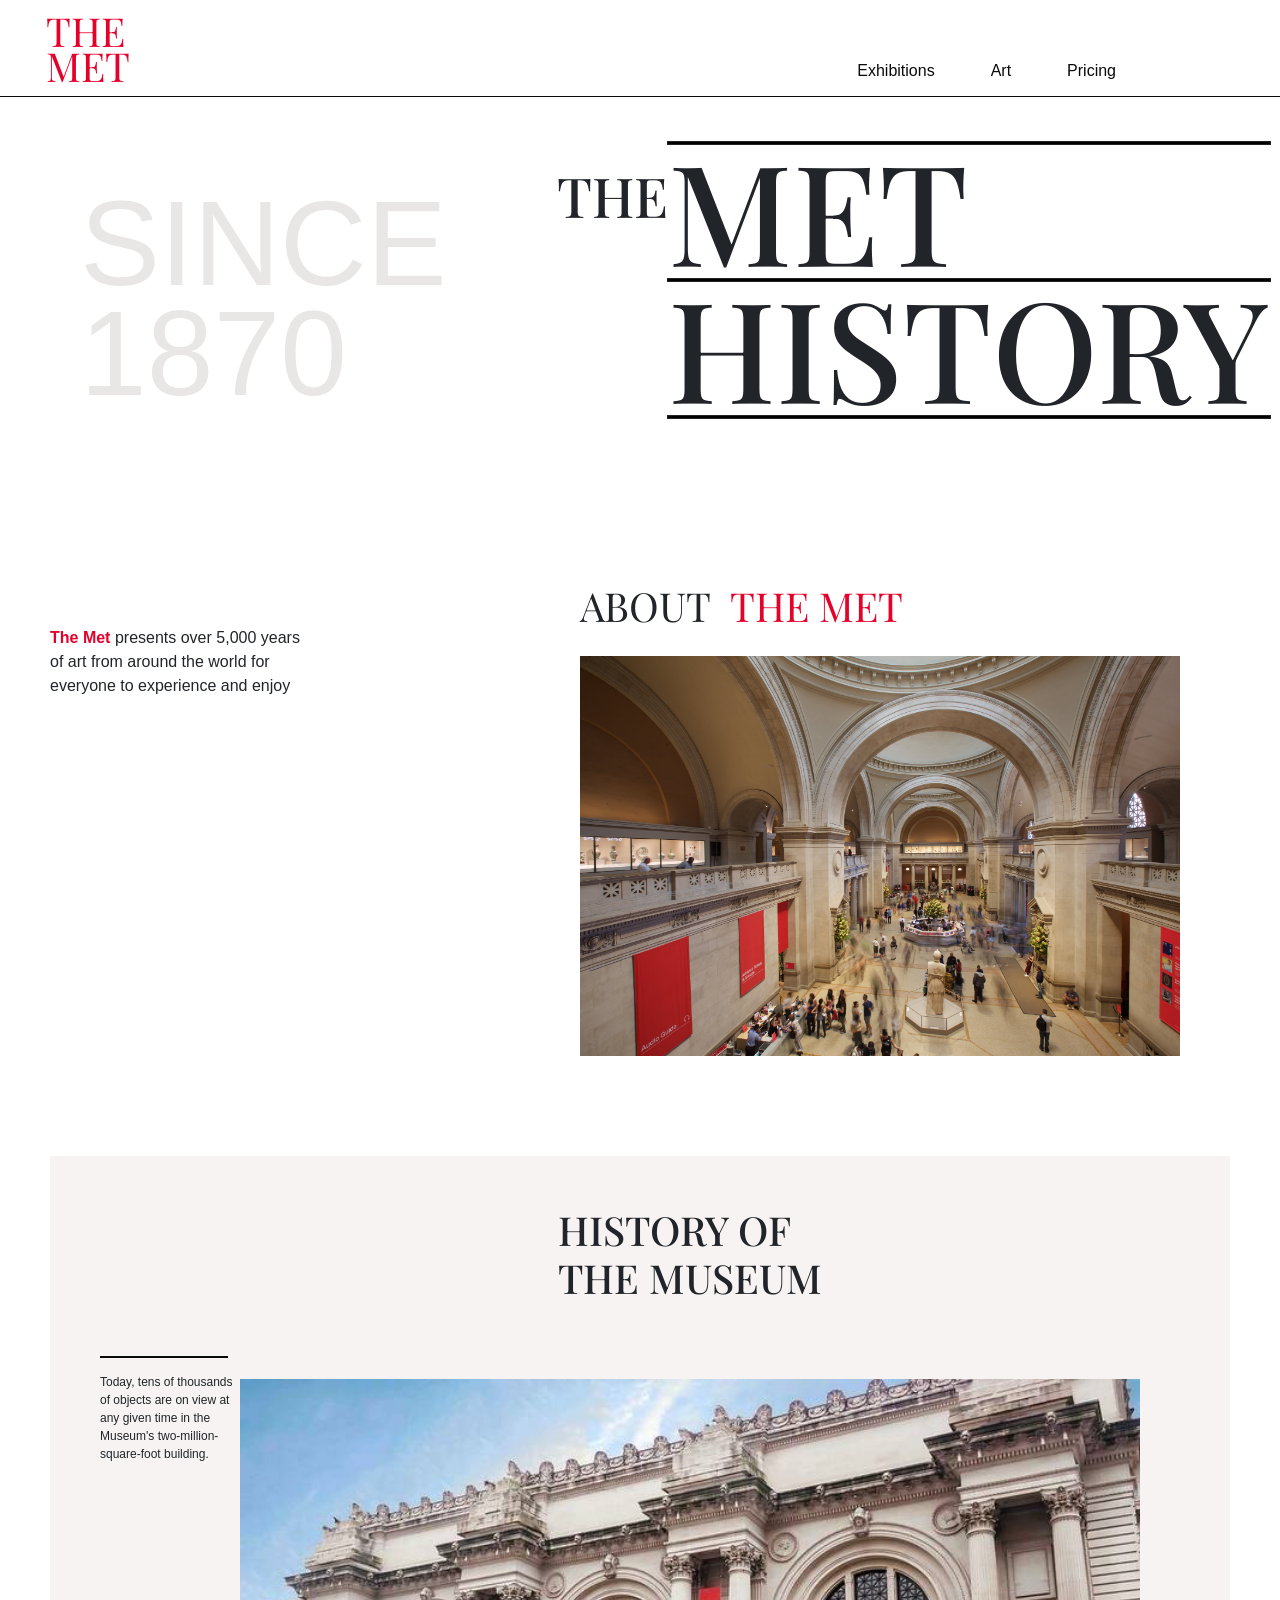
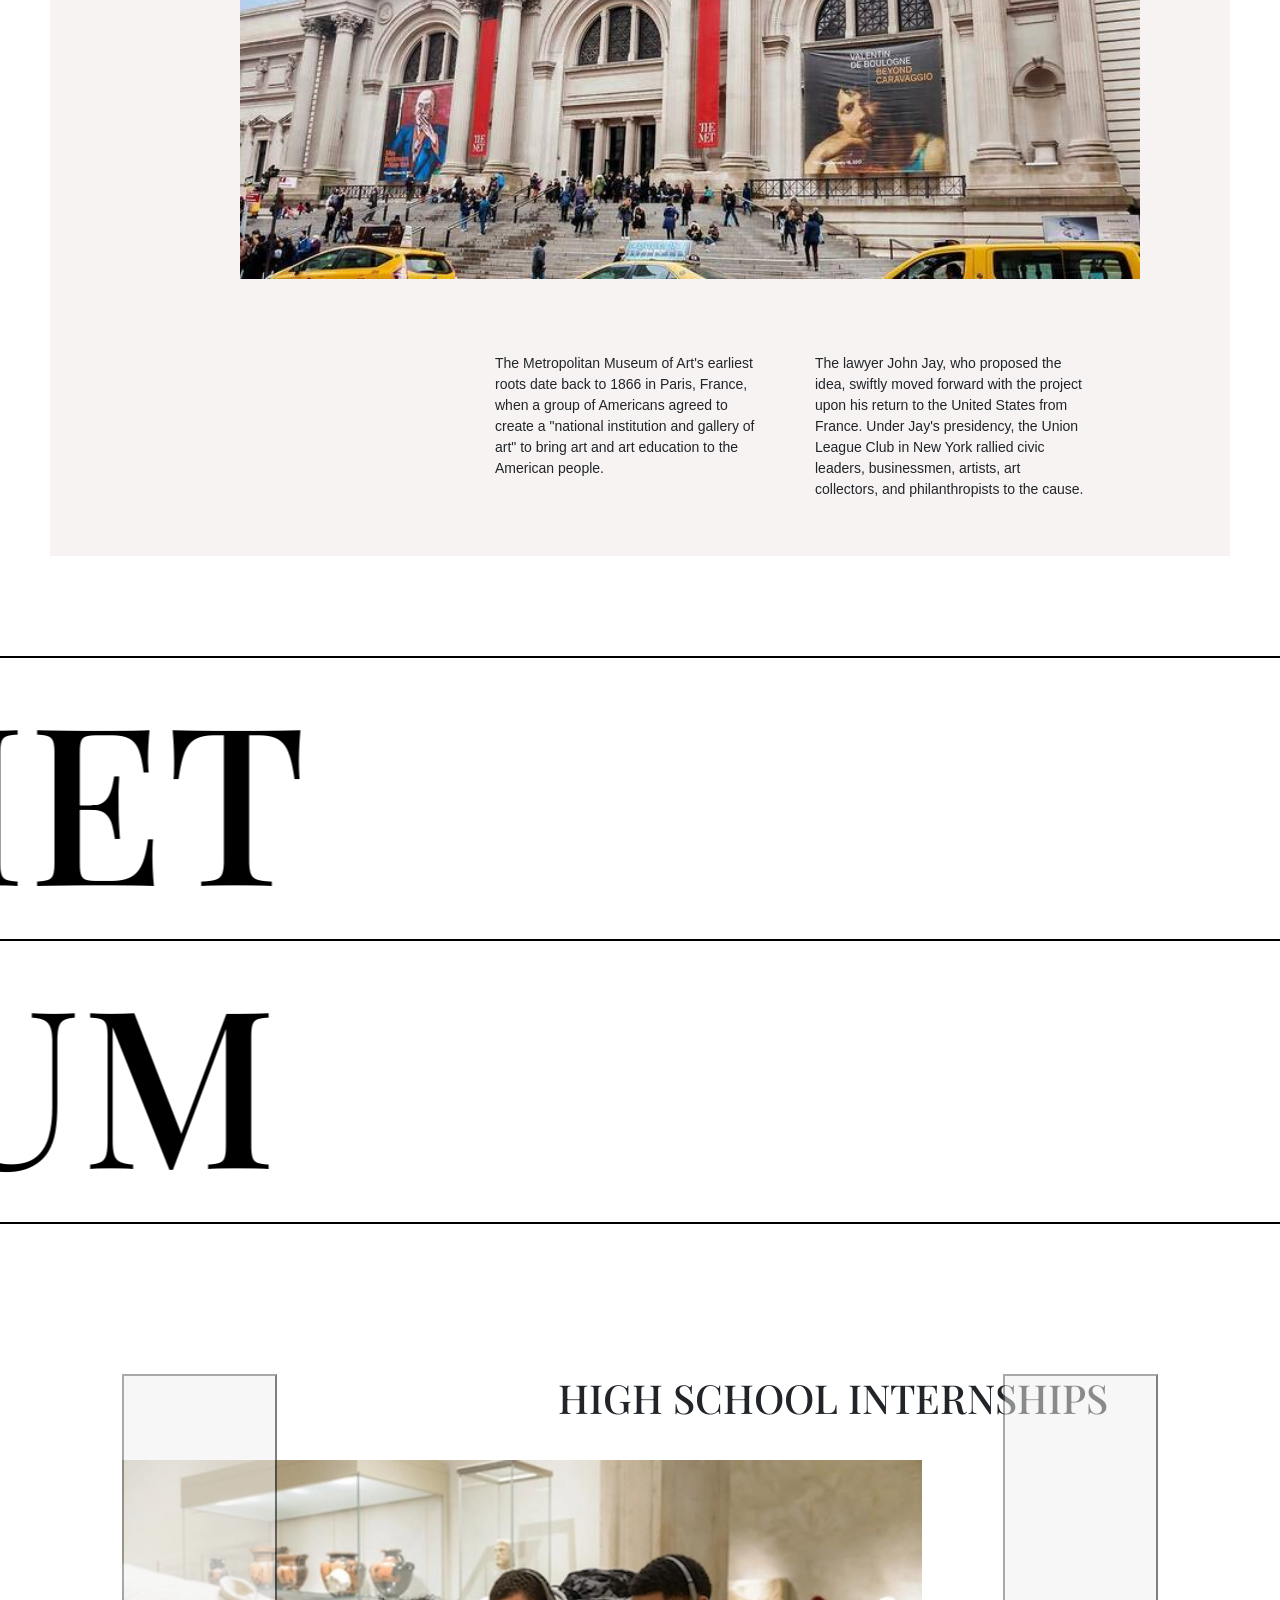
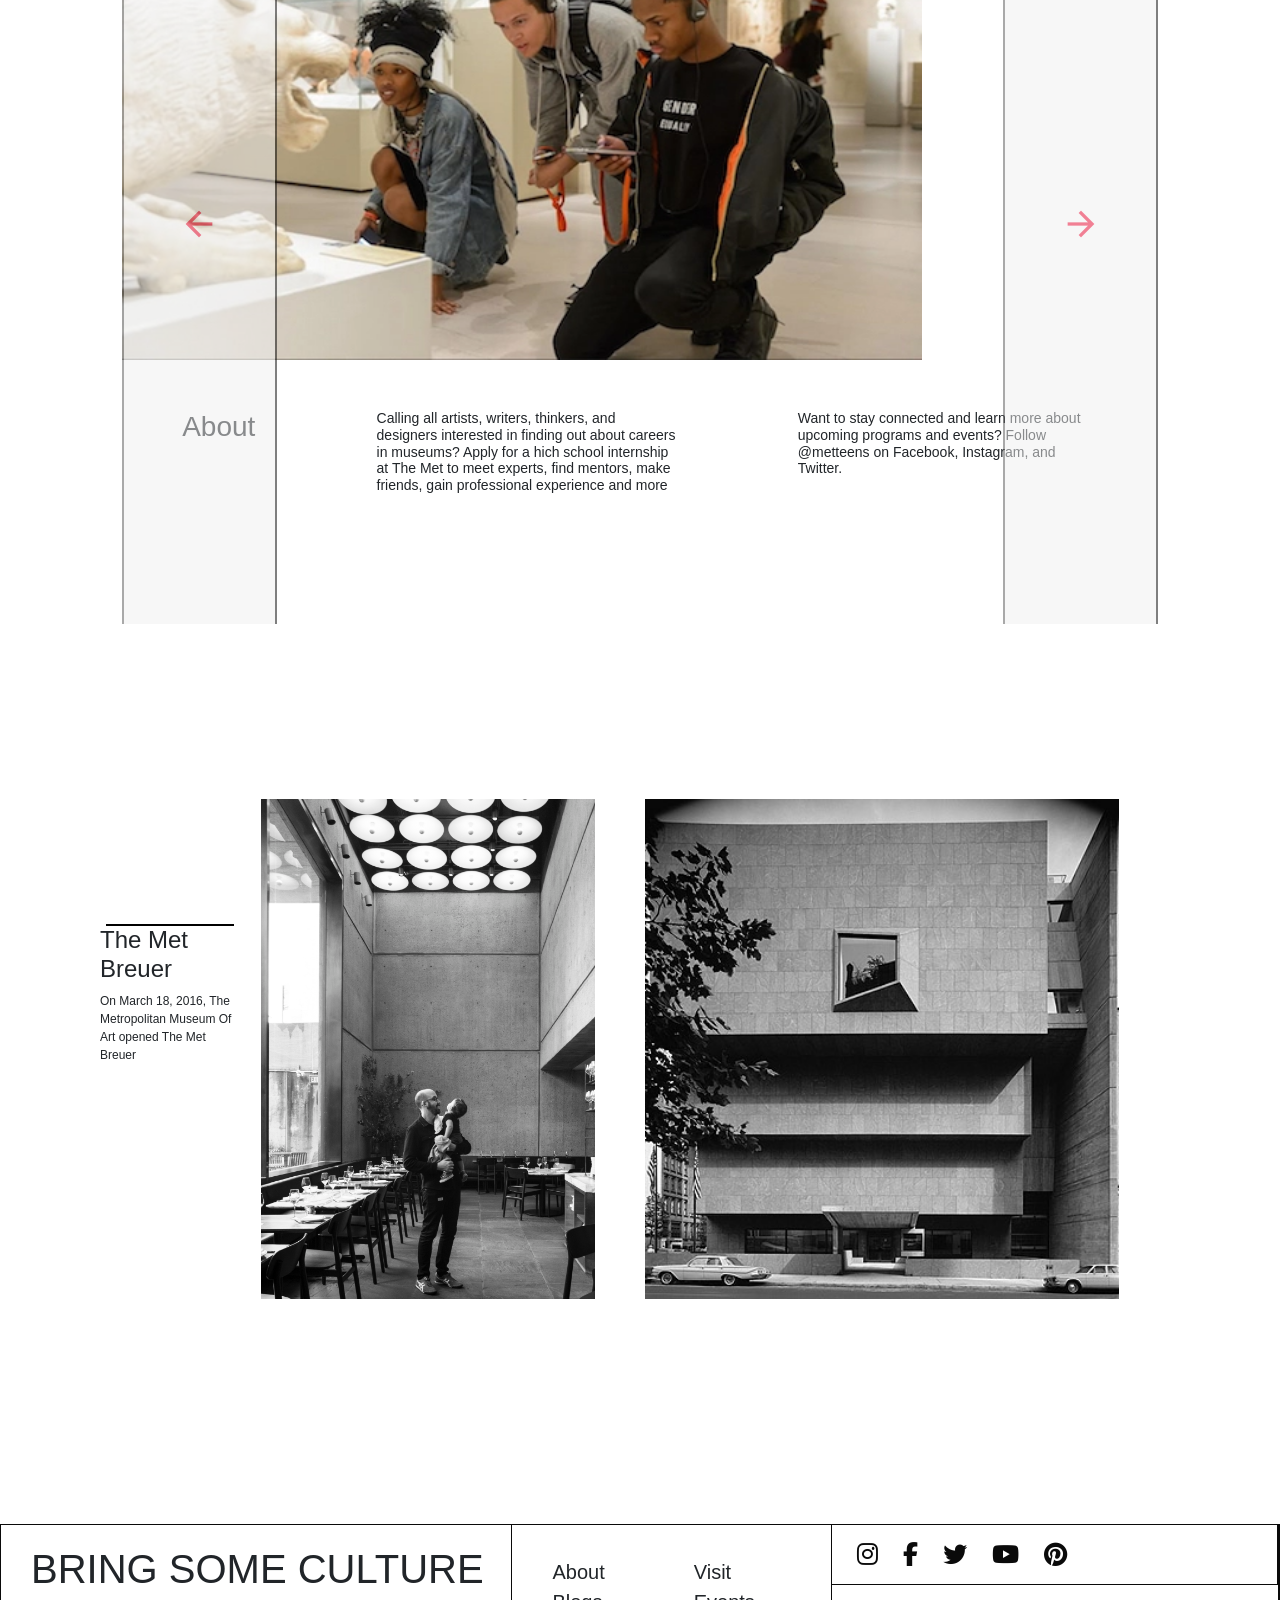
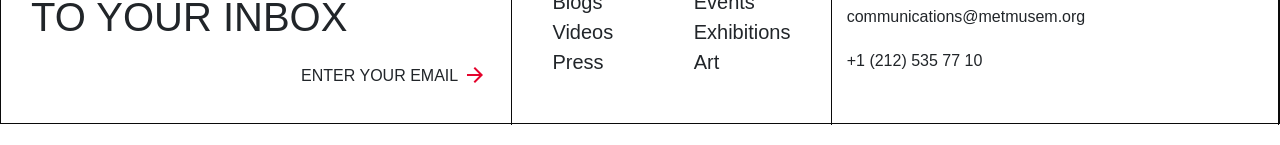
==== commit 3cfd4406: "Add files via upload" ====
--- a/home.html
+++ b/home.html
@@ -4,7 +4,7 @@
     <meta charset="UTF-8">
     <meta http-equiv="X-UA-Compatible" content="IE=edge">
     <meta name="viewport" content="width=device-width, initial-scale=1.0">
-    <link rel="icon" href="images/icon.jpeg">
+    <link rel="icon" href="icon.jpeg">
     <!--Google Icon Font-->
     <link href="https://fonts.googleapis.com/icon?family=Material+Icons" rel="stylesheet">
     <!-- Font Awesome Icons -->
@@ -73,7 +73,7 @@
         <div class="right-about">
             ABOUT &nbsp; <span>THE MET</span>
             <br>
-            <img src="images/about.jpg" alt="met">
+            <img src="about.jpg" alt="met">
         </div>
     </section>
 
@@ -87,7 +87,7 @@
 
         <div class="right-history">
             <div><h1>HISTORY OF <br> THE MUSEUM</h1></div>
-            <img src="images/mets.jpeg" alt="mets">
+            <img src="mets.jpeg" alt="mets">
 
             <div class="info-boxes">
                 <div class="first-info-box">The Metropolitan Museum of Art's earliest roots date back to 1866 in Paris, France,
@@ -137,7 +137,7 @@
                             <h1>HIGH SCHOOL INTERNSHIPS</h1>
                         </div>   
 
-                        <img src="images/brooklyn-teens-met-museum.webp" class="first-slider-image" alt="">
+                        <img src="brooklyn-teens-met-museum.webp" class="first-slider-image" alt="">
 
                         <div class="first-slider-text">
                             <h3>About</h3>
@@ -157,7 +157,7 @@
 
                     <div class="carousel-item">
                         <div class="second-slider-elements">
-                            <img src="images/daniel.png" class="daniel-img" alt="">
+                            <img src="daniel.png" class="daniel-img" alt="">
                             <div class="second-slider-right">
                                 <div class="second-slider-titles">
                                     <h1>LEADERSHIP</h1>
@@ -165,15 +165,15 @@
                                     <h6>President and Chef Executive Officer</h6>
                                 </div>
                                 <div class="second-slider-images">
-                                    <img src="images/hall.jpeg" class="hall-img" alt="">
-                                    <img src="images/themet.webp" class="themet-img" alt="">
+                                    <img src="hall.jpeg" class="hall-img" alt="">
+                                    <img src="themet.webp" class="themet-img" alt="">
                                 </div>
                             </div>
                         </div>
                     </div>
 
                     <div class="carousel-item">
-                        <img src="images/hall.jpeg" width="100%" height="100%" alt="" class="img-hall">
+                        <img src="hall.jpeg" width="100%" height="100%" alt="" class="img-hall">
                         <div class="carousel-caption d-none d-md-block">
 
                     </div>
@@ -201,8 +201,8 @@
         </div>
 
         <div class="right-history-bldng">
-            <img src="images/Introducing_the_Met_Breuer.jpg" alt="mets">
-            <img src="images/the_whitney.jpeg" alt="mets">
+            <img src="Introducing_the_Met_Breuer.jpg" alt="mets">
+            <img src="the_whitney.jpeg" alt="mets">
         </div>
     </section>
 
